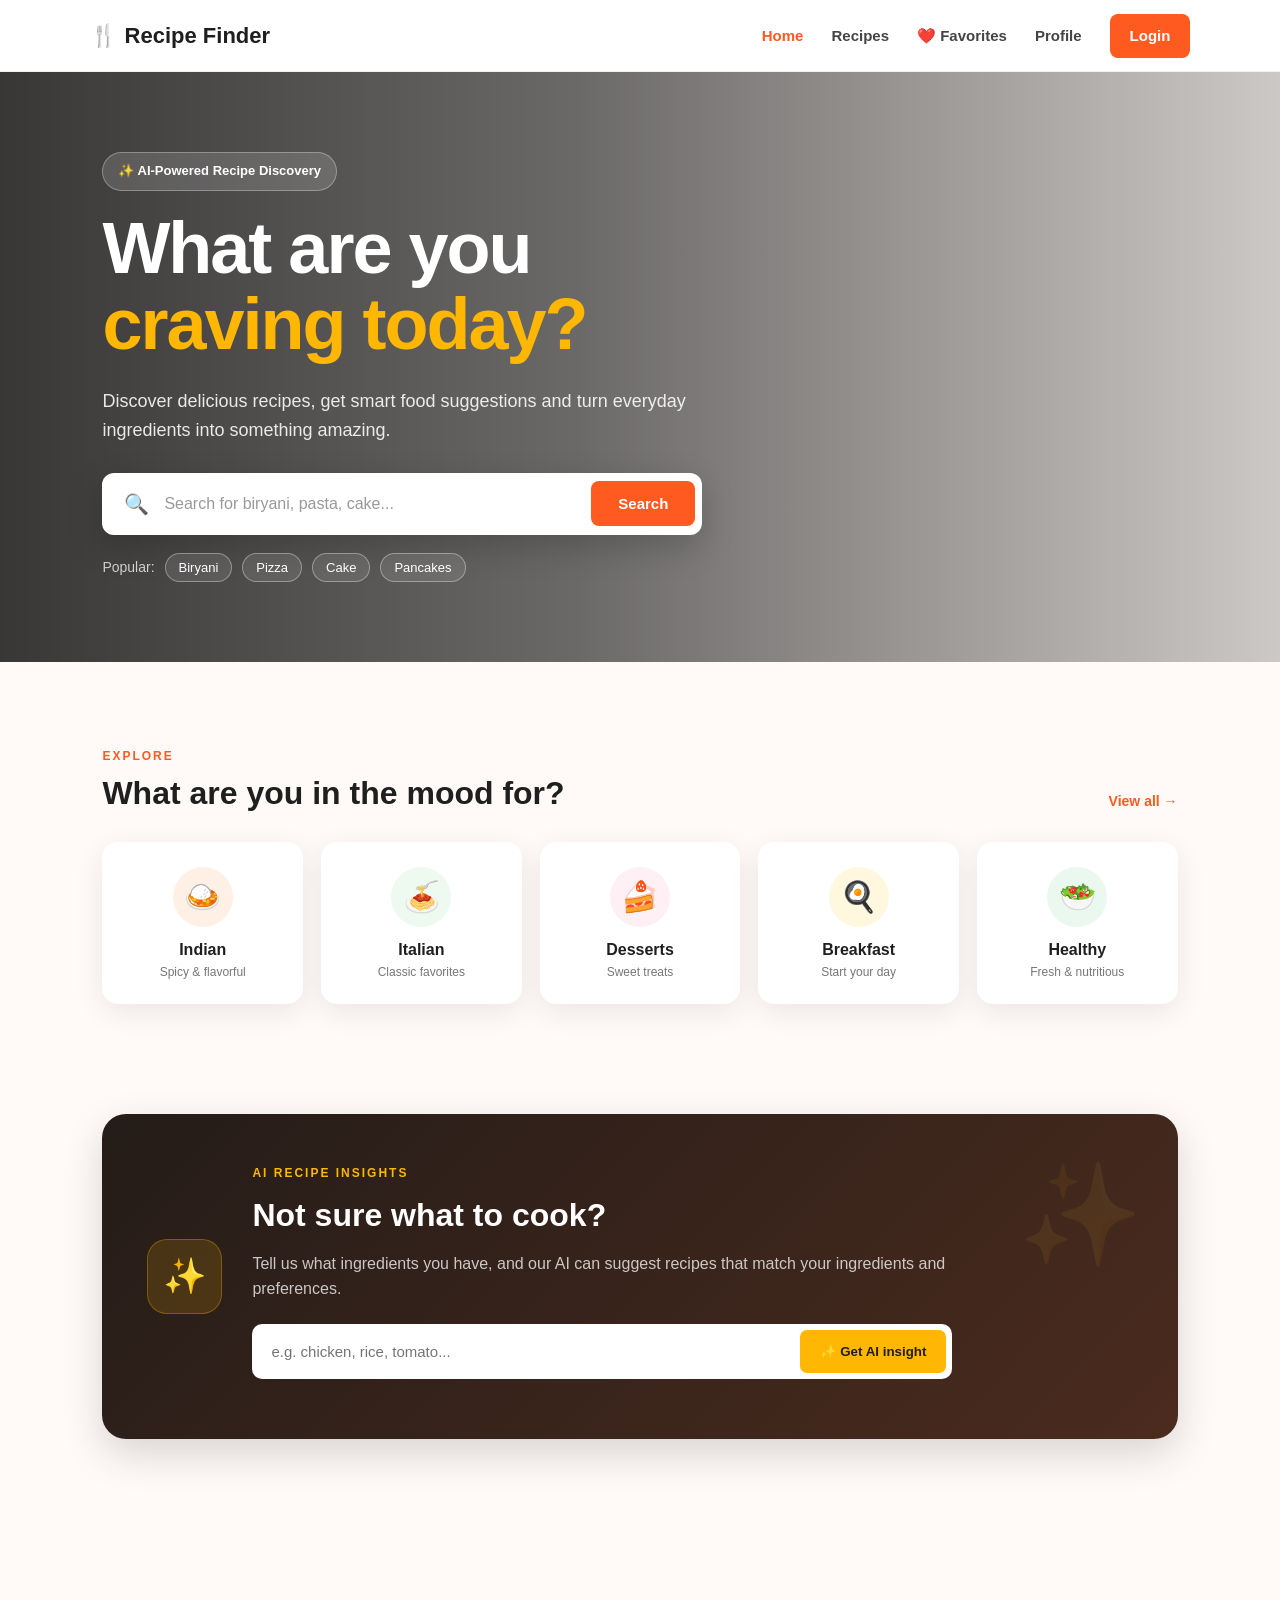
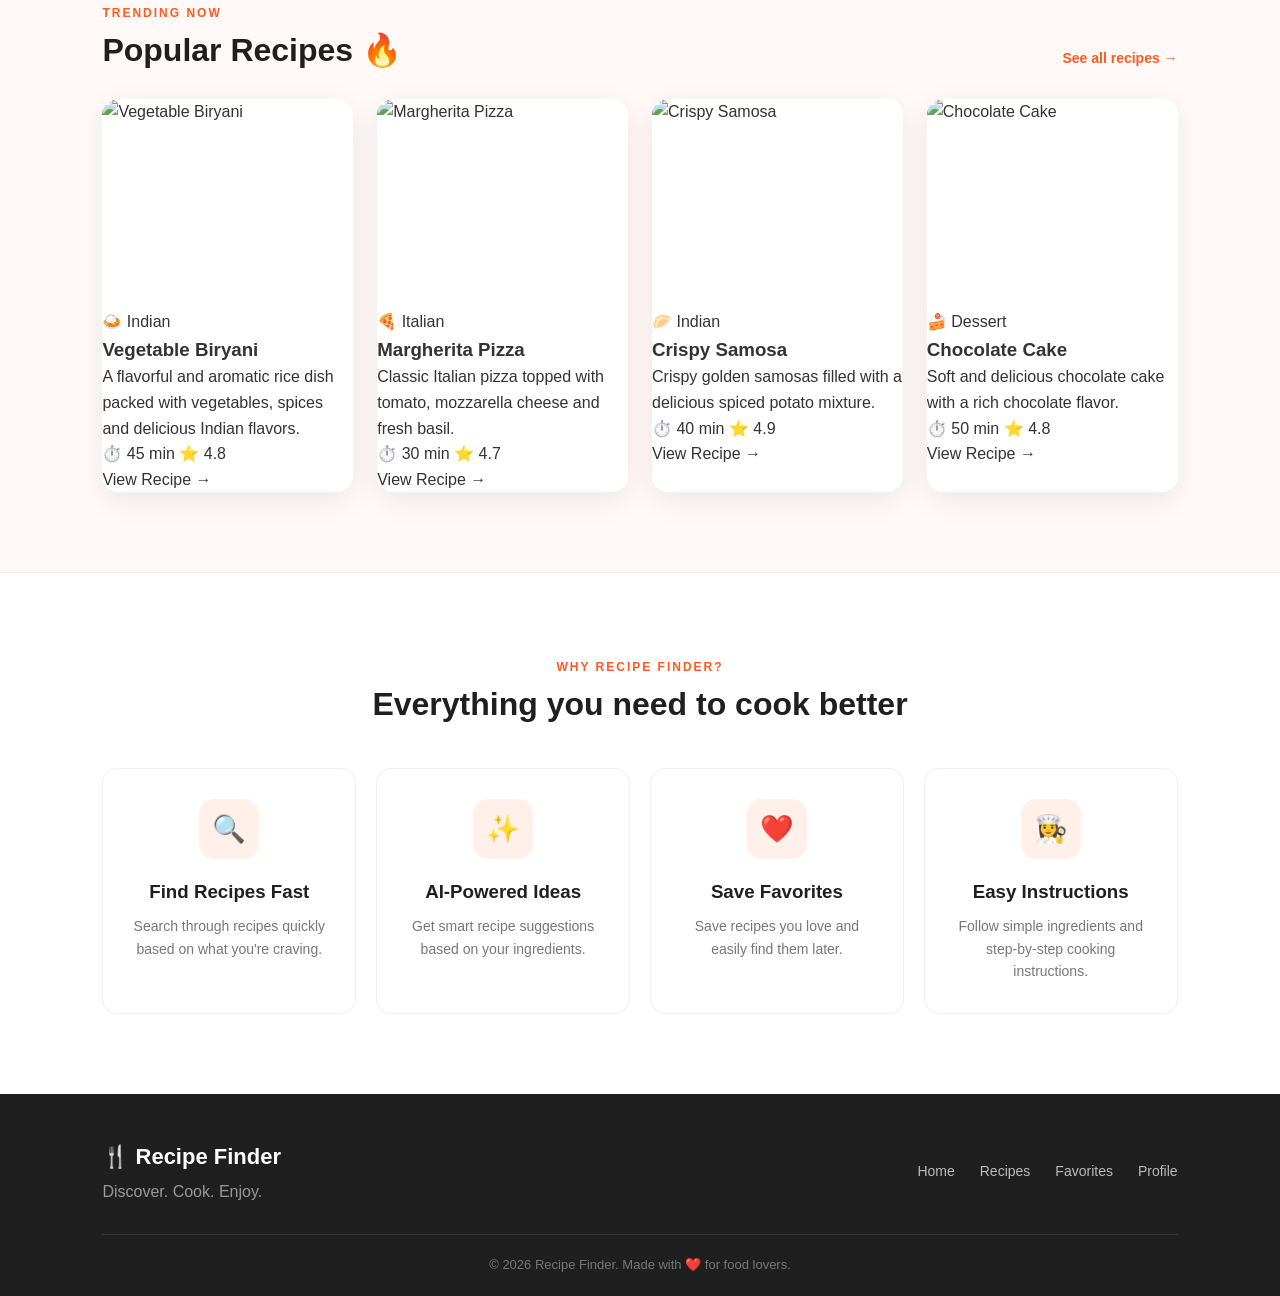
==== index.html @ fb1c5399 "Add files via upload" ====
<!DOCTYPE html>
<html lang="en">

<head>
    <meta charset="UTF-8">

    <meta name="viewport"
        content="width=device-width, initial-scale=1.0">

    <title>Recipe Finder | Discover Delicious Food</title>

    <link rel="stylesheet" href="style.css">
</head>

<body>

    <!-- ================= NAVBAR ================= -->

    <header class="navbar">

        <div class="logo">
            🍴 <span>Recipe Finder</span>
        </div>

        <nav>
            <a href="index.html" class="active">Home</a>
            <a href="recipes.html">Recipes</a>
            <a href="favourites.html">❤️ Favorites</a>
            <a href="profile.html">Profile</a>
            <a href="login.html" class="login-btn">
                Login
            </a>
        </nav>

    </header>


    <!-- ================= HERO ================= -->

    <main>

        <section class="hero">

            <div class="hero-overlay"></div>

            <div class="hero-content">

                <span class="hero-badge">
                    ✨ AI-Powered Recipe Discovery
                </span>

                <h1>
                    What are you
                    <span>craving today?</span>
                </h1>

                <p>
                    Discover delicious recipes, get smart food
                    suggestions and turn everyday ingredients
                    into something amazing.
                </p>


                <!-- SEARCH -->

                <div class="search-box">

                    <span class="search-icon">🔍</span>

                    <input
                        type="text"
                        id="homeSearch"
                        placeholder="Search for biryani, pasta, cake..."
                    >

                    <button onclick="searchFromHome()">
                        Search
                    </button>

                </div>


                <div class="quick-search">

                    <span>Popular:</span>

                    <button onclick="searchCategory('Indian')">
                        Biryani
                    </button>

                    <button onclick="searchCategory('Italian')">
                        Pizza
                    </button>

                    <button onclick="searchCategory('Dessert')">
                        Cake
                    </button>

                    <button onclick="searchCategory('Breakfast')">
                        Pancakes
                    </button>

                </div>

            </div>

        </section>


        <!-- ================= CATEGORIES ================= -->

        <section class="categories">

            <div class="section-heading">

                <div>
                    <span class="section-label">
                        EXPLORE
                    </span>

                    <h2>
                        What are you in the mood for?
                    </h2>
                </div>

                <a href="recipes.html">
                    View all →
                </a>

            </div>


            <div class="category-container">

                <button
                    class="category-card indian"
                    onclick="searchCategory('Indian')">

                    <span class="category-icon">
                        🍛
                    </span>

                    <strong>Indian</strong>

                    <small>
                        Spicy & flavorful
                    </small>

                </button>


                <button
                    class="category-card italian"
                    onclick="searchCategory('Italian')">

                    <span class="category-icon">
                        🍝
                    </span>

                    <strong>Italian</strong>

                    <small>
                        Classic favorites
                    </small>

                </button>


                <button
                    class="category-card dessert"
                    onclick="searchCategory('Dessert')">

                    <span class="category-icon">
                        🍰
                    </span>

                    <strong>Desserts</strong>

                    <small>
                        Sweet treats
                    </small>

                </button>


                <button
                    class="category-card breakfast"
                    onclick="searchCategory('Breakfast')">

                    <span class="category-icon">
                        🍳
                    </span>

                    <strong>Breakfast</strong>

                    <small>
                        Start your day
                    </small>

                </button>


                <button
                    class="category-card healthy">

                    <span class="category-icon">
                        🥗
                    </span>

                    <strong>Healthy</strong>

                    <small>
                        Fresh & nutritious
                    </small>

                </button>

            </div>

        </section>


        <!-- ================= AI INSIGHTS ================= -->

        <section class="ai-section">

            <div class="ai-card">

                <div class="ai-icon">
                    ✨
                </div>

                <div class="ai-content">

                    <span class="ai-label">
                        AI RECIPE INSIGHTS
                    </span>

                    <h2>
                        Not sure what to cook?
                    </h2>

                    <p>
                        Tell us what ingredients you have,
                        and our AI can suggest recipes that
                        match your ingredients and preferences.
                    </p>

                    <div class="ai-input">

                        <input
                            type="text"
                            id="ingredientInput"
                            placeholder="e.g. chicken, rice, tomato..."
                        >

                        <button 
                        type="button"
                        id="aiInsightbutton"
                        onclick="getAIInsight()">
                        
                            ✨ Get  AI insight
                        </button>

                    </div>

                    <div
                        id="aiResult"
                        class="ai-result">
                </div>
                <div
                    id="aiinsight"
                    class="ai-insight">
                </div>

                </div>

            </div>

        </section>


        <!-- ================= POPULAR RECIPES ================= -->

        <section class="featured">

            <div class="section-heading">

                <div>

                    <span class="section-label">
                        TRENDING NOW
                    </span>

                    <h2>
                        Popular Recipes 🔥
                    </h2>

                </div>

                <a href="recipes.html">
                    See all recipes →
                </a>

            </div>


            <div
                id="featuredRecipes"
                class="recipe-grid">
            </div>

        </section>


        <!-- ================= WHY RECIPE FINDER ================= -->

        <section class="features">

            <div class="section-heading centered">

                <span class="section-label">
                    WHY RECIPE FINDER?
                </span>

                <h2>
                    Everything you need to cook better
                </h2>

            </div>


            <div class="feature-grid">

                <div class="feature-card">

                    <div class="feature-icon">
                        🔍
                    </div>

                    <h3>
                        Find Recipes Fast
                    </h3>

                    <p>
                        Search through recipes quickly
                        based on what you're craving.
                    </p>

                </div>


                <div class="feature-card">

                    <div class="feature-icon">
                        ✨
                    </div>

                    <h3>
                        AI-Powered Ideas
                    </h3>

                    <p>
                        Get smart recipe suggestions
                        based on your ingredients.
                    </p>

                </div>


                <div class="feature-card">

                    <div class="feature-icon">
                        ❤️
                    </div>

                    <h3>
                        Save Favorites
                    </h3>

                    <p>
                        Save recipes you love and
                        easily find them later.
                    </p>

                </div>


                <div class="feature-card">

                    <div class="feature-icon">
                        👩‍🍳
                    </div>

                    <h3>
                        Easy Instructions
                    </h3>

                    <p>
                        Follow simple ingredients and
                        step-by-step cooking instructions.
                    </p>

                </div>

            </div>

        </section>

    </main>


    <!-- ================= FOOTER ================= -->

    <footer>

        <div class="footer-content">

            <div>

                <div class="logo">
                    🍴 Recipe Finder
                </div>

                <p>
                    Discover. Cook. Enjoy.
                </p>

            </div>


            <div class="footer-links">

                <a href="index.html">
                    Home
                </a>

                <a href="recipes.html">
                    Recipes
                </a>

                <a href="favourites.html">
                    Favorites
                </a>

                <a href="profile.html">
                    Profile
                </a>

            </div>

        </div>


        <div class="footer-bottom">

            <p>
                © 2026 Recipe Finder.
                Made with ❤️ for food lovers.
            </p>

        </div>

    </footer>
    <script type="module">
  // Import the functions you need from the SDKs you need
  import { initializeApp } from "https://www.gstatic.com/firebasejs/12.17.1/firebase-app.js";
  // TODO: Add SDKs for Firebase products that you want to use
  // https://firebase.google.com/docs/web/setup#available-libraries

  // Your web app's Firebase configuration
  const firebaseConfig = {
    apiKey: "AIzaSyDHO5qqxKWPbVSqjqt47RIsP3eSwwR7sh8",
    authDomain: "recipe-finder-f9137.firebaseapp.com",
    projectId: "recipe-finder-f9137",
    storageBucket: "recipe-finder-f9137.firebasestorage.app",
    messagingSenderId: "832900051808",
    appId: "1:832900051808:web:69bdfbfd180f0fda5e6405"
  };

  // Initialize Firebase
  const app = initializeApp(firebaseConfig);
  window.firebaseApp = app;

console.log("🔥 Firebase connected successfully!");

</script>




    <script src="app.js"></script>
   


</body>

</html>
---- style.css ----
/* =========================================
   GLOBAL
========================================= */

* {
    margin: 0;
    padding: 0;
    box-sizing: border-box;
}

:root {
    --primary: #ff5a1f;
    --primary-dark: #e94b12;
    --secondary: #ffb703;
    --dark: #1f1f1f;
    --text: #333333;
    --muted: #777777;
    --light: #fff7f2;
    --white: #ffffff;
    --border: #eeeeee;
    --shadow: 0 8px 30px rgba(0, 0, 0, 0.08);
}

html {
    scroll-behavior: smooth;
}

body {
    font-family: Arial, Helvetica, sans-serif;
    background: #fffaf7;
    color: var(--text);
    line-height: 1.6;
}

button,
input {
    font-family: inherit;
}

button {
    cursor: pointer;
}

a {
    text-decoration: none;
    color: inherit;
}


/* =========================================
   NAVBAR
========================================= */

.navbar {
    height: 72px;

    display: flex;
    align-items: center;
    justify-content: space-between;

    padding: 0 7%;

    background: rgba(255, 255, 255, 0.96);

    position: sticky;
    top: 0;
    z-index: 1000;

    border-bottom: 1px solid #f0f0f0;
}

.logo {
    display: flex;
    align-items: center;
    gap: 8px;

    font-size: 22px;
    font-weight: 800;

    color: var(--dark);
}

.logo:first-letter {
    font-size: 25px;
}

.navbar nav {
    display: flex;
    align-items: center;
    gap: 28px;
}

.navbar nav a {
    color: #444;
    font-size: 15px;
    font-weight: 600;

    transition: 0.25s ease;
}

.navbar nav a:hover,
.navbar nav a.active {
    color: var(--primary);
}

.login-btn {
    padding: 10px 20px;

    background: var(--primary);
    color: white !important;

    border-radius: 8px;

    transition: 0.25s ease;
}

.login-btn:hover {
    background: var(--primary-dark);
    transform: translateY(-1px);
}


/* =========================================
   HERO
========================================= */

.hero {
    min-height: 590px;

    position: relative;

    display: flex;
    align-items: center;

    padding: 70px 8%;

    background-image:
        url("https://images.unsplash.com/photo-1504674900247-0877df9cc836");

    background-size: cover;
    background-position: center;
}

.hero-overlay {
    position: absolute;

    inset: 0;

    background:
        linear-gradient(
            90deg,
            rgba(0, 0, 0, 0.78) 0%,
            rgba(0, 0, 0, 0.58) 45%,
            rgba(0, 0, 0, 0.20) 100%
        );
}

.hero-content {
    position: relative;
    z-index: 2;

    max-width: 720px;

    color: white;
}

.hero-badge {
    display: inline-block;

    padding: 8px 15px;

    margin-bottom: 20px;

    background: rgba(255, 255, 255, 0.14);

    border: 1px solid rgba(255, 255, 255, 0.3);

    border-radius: 30px;

    font-size: 13px;
    font-weight: 600;

    backdrop-filter: blur(8px);
}

.hero h1 {
    font-size: clamp(42px, 6vw, 72px);

    line-height: 1.05;

    margin-bottom: 25px;

    letter-spacing: -2px;
}

.hero h1 span {
    display: block;

    color: #ffb703;
}

.hero-content > p {
    max-width: 600px;

    font-size: 18px;

    color: rgba(255, 255, 255, 0.88);

    margin-bottom: 28px;
}


/* =========================================
   SEARCH BOX
========================================= */

.search-box {
    width: 100%;
    max-width: 680px;

    display: flex;
    align-items: center;

    background: white;

    padding: 7px;

    border-radius: 12px;

    box-shadow: 0 12px 35px rgba(0, 0, 0, 0.2);
}

.search-icon {
    font-size: 20px;

    margin-left: 15px;
}

.search-box input {
    flex: 1;

    border: none;
    outline: none;

    padding: 15px;

    font-size: 16px;

    color: #333;
}

.search-box input::placeholder {
    color: #999;
}

.search-box button {
    border: none;

    padding: 14px 27px;

    border-radius: 8px;

    background: var(--primary);

    color: white;

    font-size: 15px;
    font-weight: 700;

    transition: 0.25s ease;
}

.search-box button:hover {
    background: var(--primary-dark);

    transform: translateY(-1px);
}


/* =========================================
   QUICK SEARCH
========================================= */

.quick-search {
    display: flex;
    align-items: center;

    gap: 10px;

    margin-top: 18px;

    flex-wrap: wrap;
}

.quick-search span {
    font-size: 14px;

    color: rgba(255, 255, 255, 0.75);
}

.quick-search button {
    border: 1px solid rgba(255, 255, 255, 0.35);

    background: rgba(255, 255, 255, 0.1);

    color: white;

    padding: 6px 13px;

    border-radius: 20px;

    font-size: 13px;

    transition: 0.25s ease;
}

.quick-search button:hover {
    background: white;

    color: var(--primary);
}


/* =========================================
   GENERAL SECTIONS
========================================= */

.categories,
.featured,
.features {
    padding: 80px 8%;
}

.section-heading {
    display: flex;

    justify-content: space-between;
    align-items: end;

    margin-bottom: 30px;
}

.section-heading h2 {
    font-size: 32px;

    color: var(--dark);

    line-height: 1.2;

    margin-top: 6px;
}

.section-heading > a {
    color: var(--primary);

    font-weight: 700;

    font-size: 14px;
}

.section-label {
    color: var(--primary);

    font-size: 12px;

    font-weight: 800;

    letter-spacing: 2px;
}

.centered {
    display: block;

    text-align: center;

    margin-bottom: 45px;
}


/* =========================================
   CATEGORY CARDS
========================================= */

.category-container {
    display: grid;

    grid-template-columns:
        repeat(5, 1fr);

    gap: 18px;
}

.category-card {
    min-height: 150px;

    border: none;

    border-radius: 16px;

    padding: 25px 15px;

    display: flex;

    flex-direction: column;

    align-items: center;

    justify-content: center;

    gap: 6px;

    background: white;

    box-shadow: var(--shadow);

    transition: 0.3s ease;
}

.category-card:hover {
    transform: translateY(-7px);

    box-shadow:
        0 15px 35px rgba(0, 0, 0, 0.12);
}

.category-icon {
    width: 60px;
    height: 60px;

    display: flex;

    justify-content: center;
    align-items: center;

    border-radius: 50%;

    background: #fff3eb;

    font-size: 30px;

    margin-bottom: 8px;
}

.category-card strong {
    font-size: 16px;

    color: var(--dark);
}

.category-card small {
    color: var(--muted);

    font-size: 12px;
}


/* Different category backgrounds */

.indian .category-icon {
    background: #fff0e6;
}

.italian .category-icon {
    background: #eef9ef;
}

.dessert .category-icon {
    background: #fff0f5;
}

.breakfast .category-icon {
    background: #fff8df;
}

.healthy .category-icon {
    background: #eaf8ef;
}


/* =========================================
   AI SECTION
========================================= */

.ai-section {
    padding: 30px 8% 80px;
}

.ai-card {
    position: relative;

    overflow: hidden;

    display: flex;

    align-items: center;

    gap: 30px;

    padding: 45px;

    border-radius: 24px;

    background:
        linear-gradient(
            135deg,
            #241c18,
            #4b2b1e
        );

    color: white;

    box-shadow:
        0 15px 40px rgba(0, 0, 0, 0.15);
}

.ai-card::after {
    content: "✨";

    position: absolute;

    right: 35px;
    top: 20px;

    font-size: 100px;

    opacity: 0.08;
}

.ai-icon {
    min-width: 75px;
    height: 75px;

    display: flex;

    justify-content: center;
    align-items: center;

    border-radius: 20px;

    background: rgba(255, 183, 3, 0.15);

    border: 1px solid rgba(255, 183, 3, 0.3);

    font-size: 35px;
}

.ai-content {
    width: 100%;

    max-width: 850px;
}

.ai-label {
    color: #ffb703;

    font-size: 12px;

    font-weight: 800;

    letter-spacing: 2px;
}

.ai-content h2 {
    font-size: 32px;

    margin: 5px 0 10px;
}

.ai-content > p {
    color: rgba(255, 255, 255, 0.75);

    max-width: 700px;

    margin-bottom: 22px;
}

.ai-input {
    display: flex;

    max-width: 700px;

    background: white;

    padding: 6px;

    border-radius: 10px;
}

.ai-input input {
    flex: 1;

    border: none;

    outline: none;

    padding: 13px;

    font-size: 15px;
}

.ai-input button {
    border: none;

    background: #ffb703;

    color: #241c18;

    padding: 0 20px;

    border-radius: 7px;

    font-weight: 800;

    transition: 0.25s ease;
}

.ai-input button:hover {
    background: #ffc62b;
}

.ai-result {
    margin-top: 15px;

    color: #ffdb73;

    font-size: 14px;
}


/* =========================================
   RECIPE GRID
========================================= */

.recipe-grid {
    display: grid;

    grid-template-columns:
        repeat(4, 1fr);

    gap: 24px;
}

.recipe-card {
    overflow: hidden;

    background: white;

    border-radius: 16px;

    box-shadow: var(--shadow);

    transition: 0.3s ease;
}

.recipe-card:hover {
    transform: translateY(-7px);

    box-shadow:
        0 15px 35px rgba(0, 0, 0, 0.13);
}

.recipe-card img {
    width: 100%;

    height: 210px;

    display: block;

    object-fit: cover;

    transition: 0.4s ease;
}

.recipe-card:hover img {
    transform: scale(1.04);
}

.recipe-info {
    padding: 20px;
}

.recipe-info h3 {
    color: var(--dark);

    font-size: 19px;

    margin-bottom: 5px;
}

.recipe-info p {
    color: var(--muted);

    font-size: 13px;

    margin-bottom: 15px;
}

.view-btn {
    display: inline-block;

    padding: 9px 15px;

    border-radius: 7px;

    background: var(--primary);

    color: white;

    font-size: 13px;

    font-weight: 700;

    transition: 0.25s ease;
}

.view-btn:hover {
    background: var(--primary-dark);
}


/* =========================================
   FEATURES
========================================= */

.features {
    background: #fff;

    border-top: 1px solid #f1f1f1;
}

.feature-grid {
    display: grid;

    grid-template-columns:
        repeat(4, 1fr);

    gap: 20px;
}

.feature-card {
    padding: 30px 25px;

    text-align: center;

    border: 1px solid #f0f0f0;

    border-radius: 15px;

    background: white;

    transition: 0.3s ease;
}

.feature-card:hover {
    border-color: #ffd6c2;

    transform: translateY(-5px);

    box-shadow: var(--shadow);
}

.feature-icon {
    width: 60px;
    height: 60px;

    display: flex;

    justify-content: center;
    align-items: center;

    margin: auto auto 18px;

    border-radius: 15px;

    background: #fff1e9;

    font-size: 27px;
}

.feature-card h3 {
    color: var(--dark);

    margin-bottom: 8px;
}

.feature-card p {
    color: var(--muted);

    font-size: 14px;
}


/* =========================================
   FOOTER
========================================= */

footer {
    background: #1f1f1f;

    color: white;

    padding: 45px 8% 20px;
}

.footer-content {
    display: flex;

    justify-content: space-between;

    align-items: center;

    padding-bottom: 30px;

    border-bottom: 1px solid rgba(255,255,255,0.1);
}

.footer-content .logo {
    color: white;
}

.footer-content p {
    color: #999;

    margin-top: 5px;
}

.footer-links {
    display: flex;

    gap: 25px;
}

.footer-links a {
    color: #bbb;

    font-size: 14px;

    transition: 0.25s;
}

.footer-links a:hover {
    color: white;
}

.footer-bottom {
    padding-top: 20px;

    text-align: center;

    color: #777;

    font-size: 13px;
}


/* =========================================
   RESPONSIVE DESIGN
========================================= */


/* TABLETS */

@media (max-width: 1000px) {

    .category-container {
        grid-template-columns:
            repeat(3, 1fr);
    }

    .recipe-grid {
        grid-template-columns:
            repeat(2, 1fr);
    }

    .feature-grid {
        grid-template-columns:
            repeat(2, 1fr);
    }

}


/* MOBILE */

@media (max-width: 700px) {

    .navbar {
        height: auto;

        padding: 18px 5%;

        flex-direction: column;

        gap: 15px;
    }

    .navbar nav {
        gap: 14px;

        flex-wrap: wrap;

        justify-content: center;
    }

    .navbar nav a {
        font-size: 13px;
    }


    .hero {
        min-height: 600px;

        padding: 60px 6%;

        background-position: center;
    }

    .hero h1 {
        font-size: 43px;

        letter-spacing: -1px;
    }

    .hero-content > p {
        font-size: 16px;
    }


    .search-box {
        flex-direction: column;

        padding: 8px;

        align-items: stretch;
    }

    .search-icon {
        display: none;
    }

    .search-box input {
        padding: 14px;
    }

    .search-box button {
        padding: 13px;
    }


    .quick-search {
        margin-top: 15px;
    }


    .categories,
    .featured,
    .features {
        padding: 55px 6%;
    }


    .section-heading {
        align-items: flex-start;

        gap: 15px;

        flex-direction: column;
    }

    .section-heading h2 {
        font-size: 26px;
    }


    .category-container {
        grid-template-columns:
            repeat(2, 1fr);

        gap: 12px;
    }

    .category-card {
        min-height: 135px;
    }


    .ai-section {
        padding: 10px 6% 55px;
    }

    .ai-card {
        flex-direction: column;

        align-items: flex-start;

        padding: 30px 25px;
    }

    .ai-content h2 {
        font-size: 26px;
    }

    .ai-input {
        flex-direction: column;

        gap: 5px;

        background: white;
    }

    .ai-input button {
        padding: 13px;
    }


    .recipe-grid {
        grid-template-columns:
            1fr;
    }


    .feature-grid {
        grid-template-columns:
            1fr;
    }


    .footer-content {
        flex-direction: column;

        align-items: flex-start;

        gap: 25px;
    }

    .footer-links {
        flex-wrap: wrap;

        gap: 15px;
    }

}
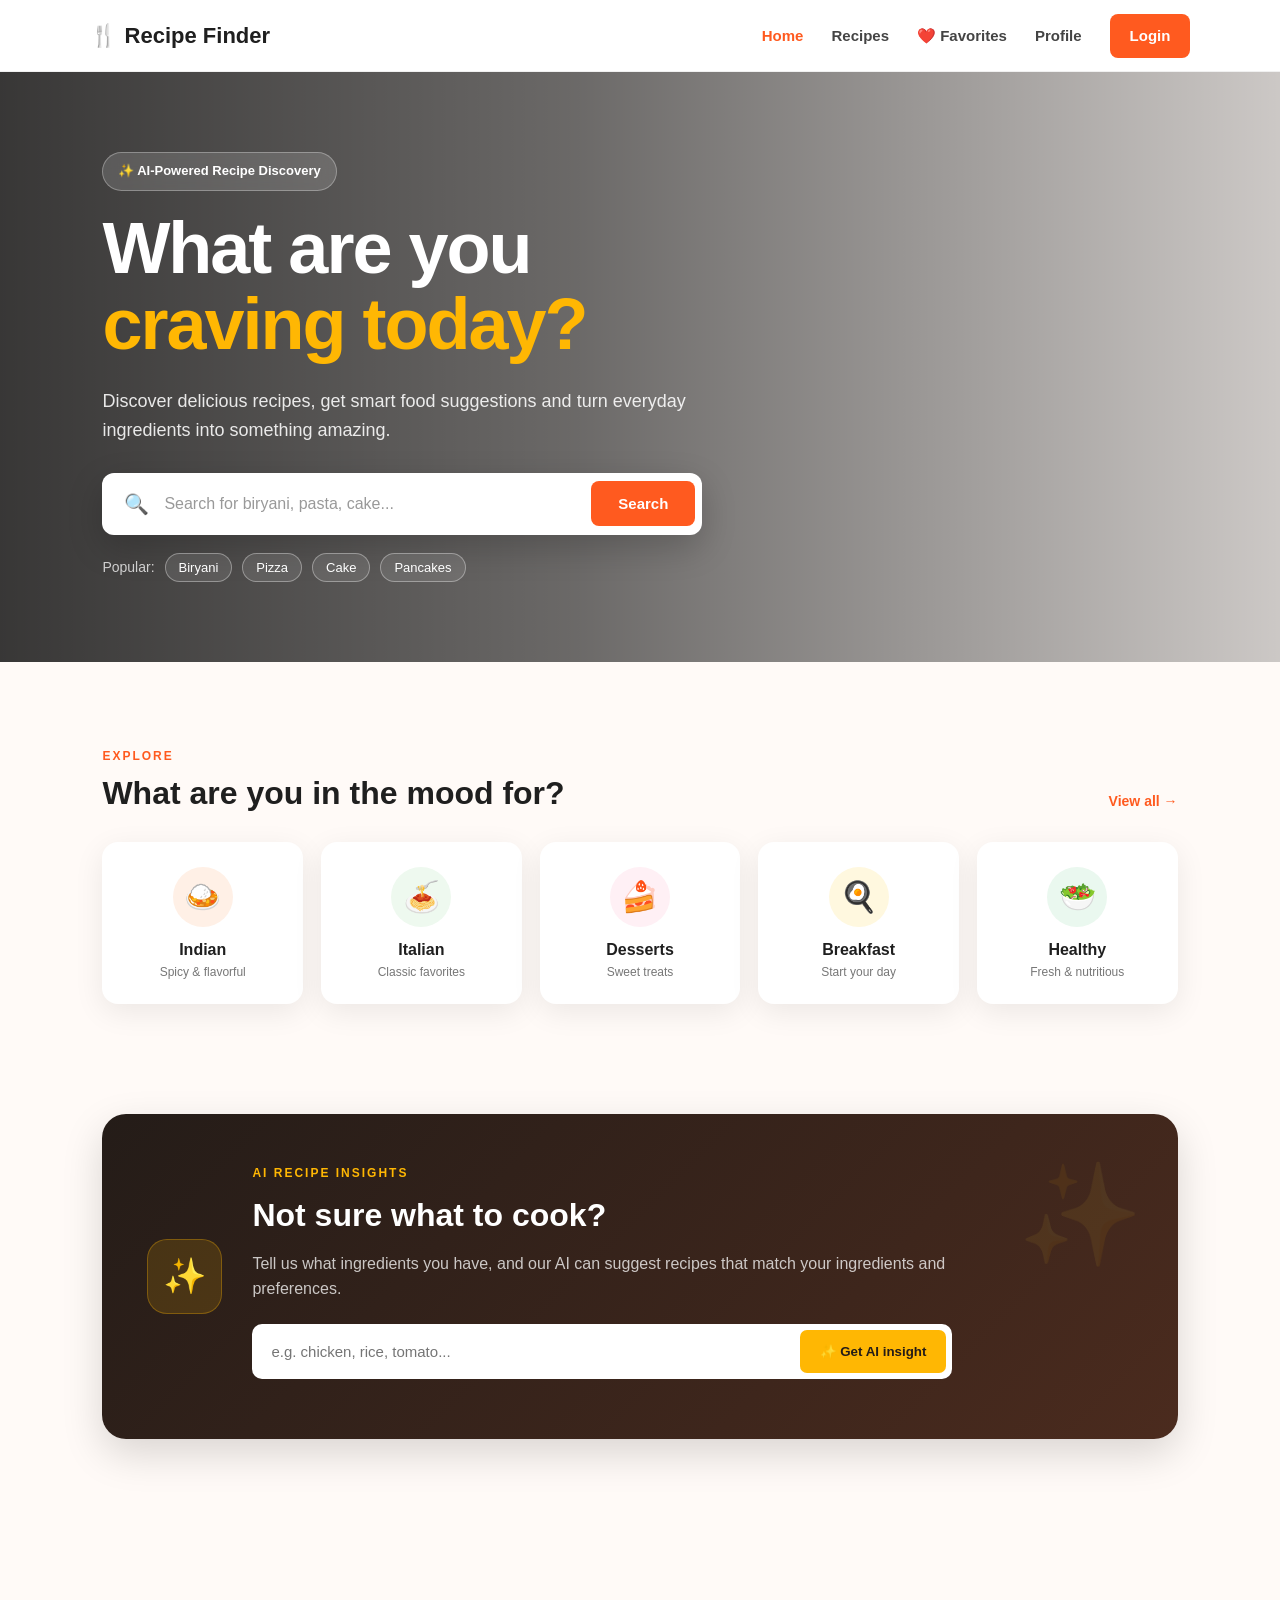
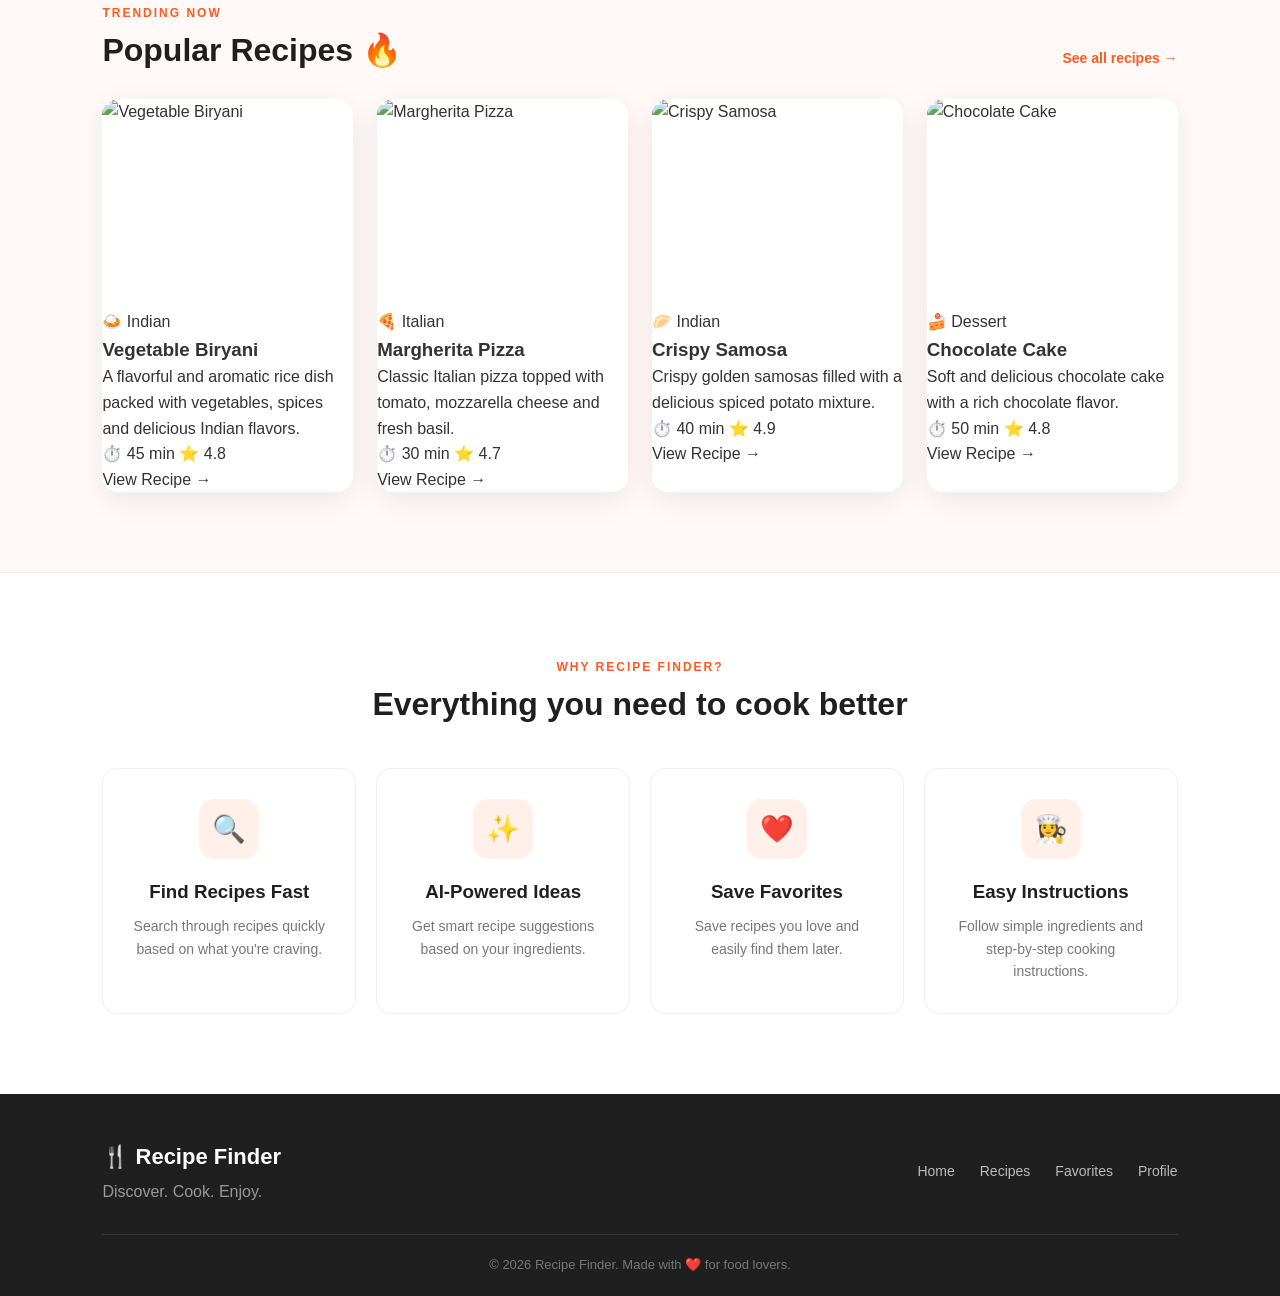
==== commit baf7b5a9: "Fix HTML formatting and clean up code" ====
--- a/index.html
+++ b/index.html
@@ -462,29 +462,7 @@
         </div>
 
     </footer>
-    <script type="module">
-  // Import the functions you need from the SDKs you need
-  import { initializeApp } from "https://www.gstatic.com/firebasejs/12.17.1/firebase-app.js";
-  // TODO: Add SDKs for Firebase products that you want to use
-  // https://firebase.google.com/docs/web/setup#available-libraries
-
-  // Your web app's Firebase configuration
-  const firebaseConfig = {
-    apiKey: "AIzaSyDHO5qqxKWPbVSqjqt47RIsP3eSwwR7sh8",
-    authDomain: "recipe-finder-f9137.firebaseapp.com",
-    projectId: "recipe-finder-f9137",
-    storageBucket: "recipe-finder-f9137.firebasestorage.app",
-    messagingSenderId: "832900051808",
-    appId: "1:832900051808:web:69bdfbfd180f0fda5e6405"
-  };
-
-  // Initialize Firebase
-  const app = initializeApp(firebaseConfig);
-  window.firebaseApp = app;
-
-console.log("🔥 Firebase connected successfully!");
-
-</script>
+ 
 
 
 
@@ -495,4 +473,4 @@
 
 </body>
 
-</html>+</html>
